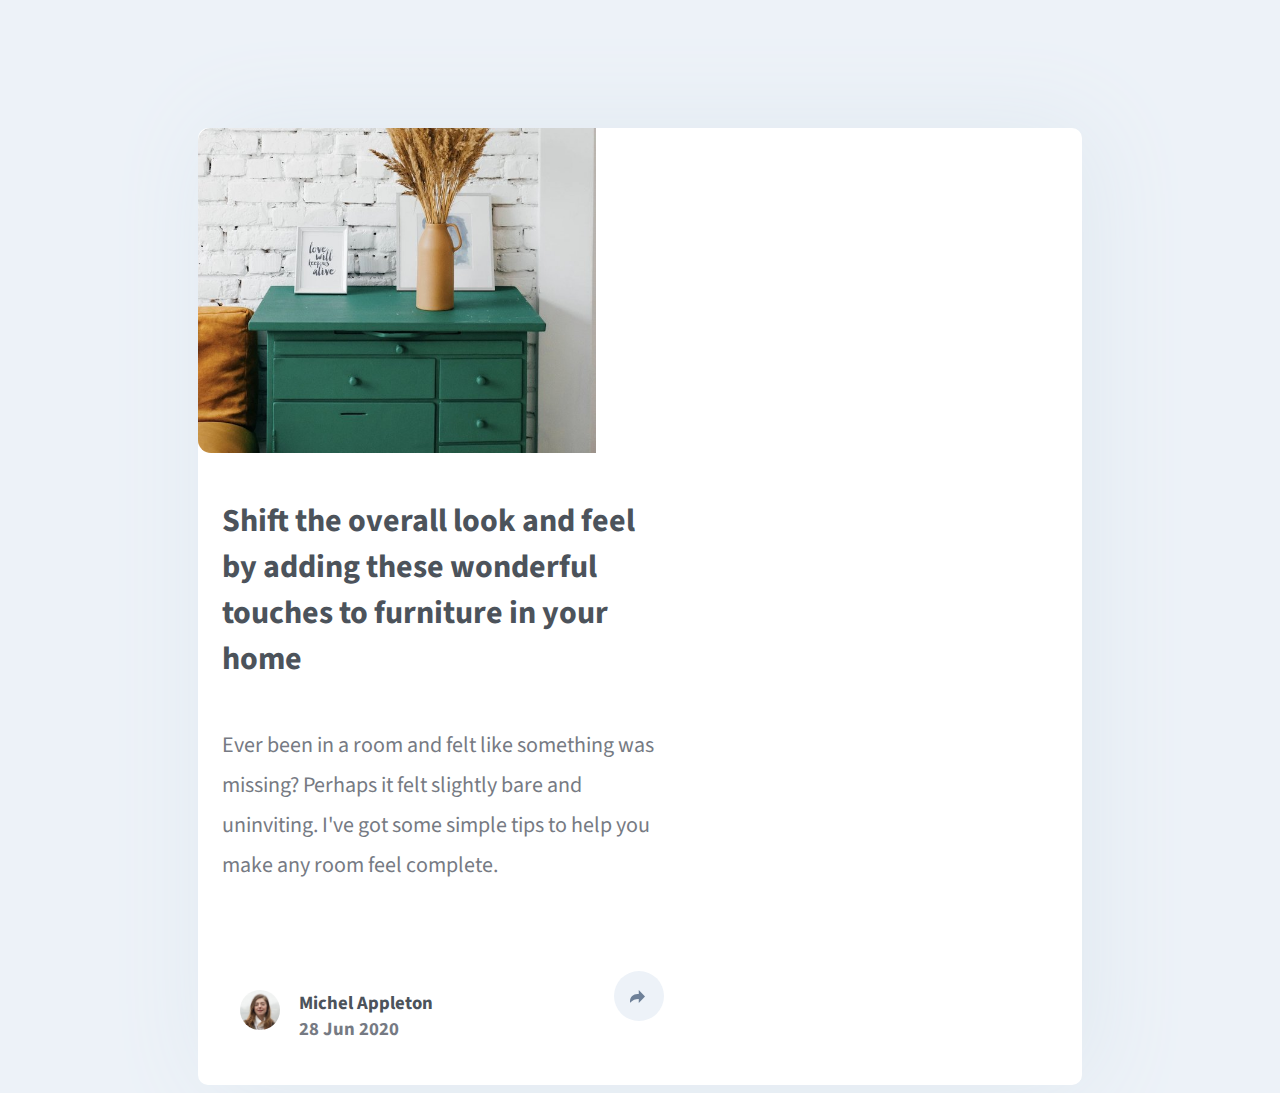
==== Day1/index.html @ a54feabd "day1 cahllenge desktop version" ====
<!DOCTYPE html>
<html lang="en">
	<head>
		<meta charset="UTF-8" />
		<meta name="viewport" content="width=device-width, initial-scale=1.0" />
		<!-- displays site properly based on user's device -->

		<link
			rel="icon"
			type="image/png"
			sizes="32x32"
			href="./images/favicon-32x32.png"
		/>
		<link rel="stylesheet" href="./index.css" />
		<title>Article preview component</title>
	</head>
	<body class="container">
		<div class="card">
			<div class="card-left">
				<img class="card-img" src="./images/drawers.jpg" />
			</div>
			<div class="card-right">
				<h1 class="card-heading">
					Shift the overall look and feel by adding these wonderful touches to
					furniture in your home
				</h1>
				<p class="card-content">
					Ever been in a room and felt like something was missing? Perhaps it
					felt slightly bare and uninviting. I've got some simple tips to help
					you make any room feel complete.
				</p>
				<div class="card-footer">
					<div class="avatar">
						<img src="./images/avatar-michelle.jpg" />
						<h3>Michel Appleton <br /><span>28 Jun 2020</span></h3>
					</div>
					<div class="share">
						<img src="./images/icon-share.svg" />
					</div>
				</div>
			</div>
		</div>
		<!-- <div class="attribution">
			Challenge by
			<a href="https://www.frontendmentor.io?ref=challenge" target="_blank"
				>Frontend Mentor</a
			>. Coded by <a href="#">Salma Badr</a>.
		</div> -->
	</body>
</html>
---- Day1/index.css ----
@import url("https://fonts.googleapis.com/css?family=Source Sans Pro&display=swap");

.container {
	display: flex;
	flex-direction: column;
	justify-content: center;
	align-items: center;
	background-color: #edf2f8;
	margin-top: 10%;
	font-family: Source Sans Pro;
}
img {
	max-width: 100%;
	height: 100%;
}

.card {
	display: flex;
	flex-direction: row;
	flex-wrap: wrap;
	background: #fff;
	border-radius: 10px;
	width: 70%;
	box-shadow: 10px 0 100px 0 #e0e9f0;
	justify-content: space-between;
}

.card-left {
	width: 45%;
}
.card-img {
	border-radius: 13px 0 0 13px;
}
.card-right {
	display: flex;
	flex-direction: column;
	width: 50%;
	margin: 24px;
}
.card-heading {
	color: #4c535b;
}
.card-content {
	color: #767a83;
	line-height: 40px;
	font-size: 22px;
}
.card-footer {
	display: flex;
	width: 100%;
	justify-content: space-between;
	margin-top: 4rem;
}
.card-footer img {
	height: auto;
}
.card-footer span {
	color: #767a83;
}
.card-footer h3 {
	color: #4c535b;
}
.avatar {
	display: flex;
}
.avatar img {
	border-radius: 50%;
	width: 40px;
	height: 40px;
	margin: 18.72px;
}
.share {
	display: flex;
	justify-content: center;
	align-items: center;
	background: #edf2f8;
	width: 50px;
	height: 50px;
	border-radius: 50%;
}

/* Extra small devices (phones, 600px and down) */
@media only screen and (max-width: 600px) {
	.card-left {
		width: 100%;
	}

	.card-right {
		width: 100%;
	}
}
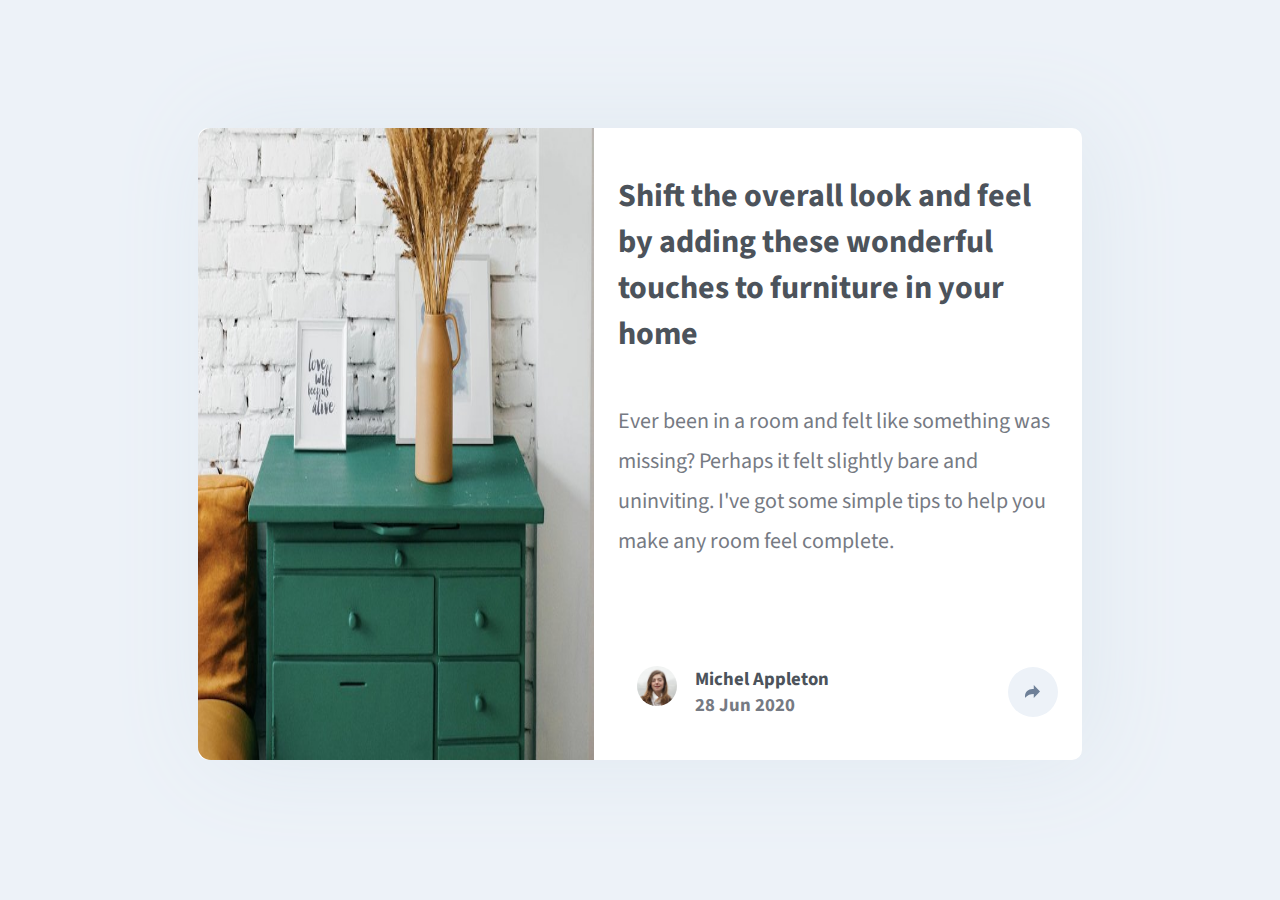
==== commit 349294e9: "active state desktop version" ====
--- a/Day1/index.html
+++ b/Day1/index.html
@@ -12,6 +12,7 @@
 			href="./images/favicon-32x32.png"
 		/>
 		<link rel="stylesheet" href="./index.css" />
+
 		<title>Article preview component</title>
 	</head>
 	<body class="container">
@@ -34,8 +35,19 @@
 						<img src="./images/avatar-michelle.jpg" />
 						<h3>Michel Appleton <br /><span>28 Jun 2020</span></h3>
 					</div>
-					<div class="share">
-						<img src="./images/icon-share.svg" />
+					<div class="com_box" id="box">
+						<p>SHARE</p>
+						<img src="./images/icon-facebook.svg" alt="" />
+						<img src="./images/icon-twitter.svg" alt="" />
+						<img src="./images/icon-pinterest.svg" alt="" />
+					</div>
+					<div class="share" id="share" onclick="SharePopup(this)">
+						<svg xmlns="http://www.w3.org/2000/svg" width="17" height="13">
+							<path
+								fill="#6E8098"
+								d="M15 6.495L8.766.014V3.88H7.441C3.33 3.88 0 7.039 0 10.936v2.049l.589-.612C2.59 10.294 5.422 9.11 8.39 9.11h.375v3.867L15 6.495z"
+							/>
+						</svg>
 					</div>
 				</div>
 			</div>
@@ -47,4 +59,5 @@
 			>. Coded by <a href="#">Salma Badr</a>.
 		</div> -->
 	</body>
+	<script src="./index.js"></script>
 </html>
--- a/Day1/index.css
+++ b/Day1/index.css
@@ -17,7 +17,7 @@
 .card {
 	display: flex;
 	flex-direction: row;
-	flex-wrap: wrap;
+
 	background: #fff;
 	border-radius: 10px;
 	width: 70%;
@@ -50,6 +50,7 @@
 	width: 100%;
 	justify-content: space-between;
 	margin-top: 4rem;
+	align-items: center;
 }
 .card-footer img {
 	height: auto;
@@ -70,6 +71,7 @@
 	margin: 18.72px;
 }
 .share {
+	cursor: pointer;
 	display: flex;
 	justify-content: center;
 	align-items: center;
@@ -78,9 +80,77 @@
 	height: 50px;
 	border-radius: 50%;
 }
+/* .share svg path {
+	fill: #fff;
+} */
+
+.com_box {
+	width: 206px;
+	height: 56px;
+	background: #4c535b;
+	color: white;
+	float: left;
+	display: none;
+	justify-content: space-around;
+	align-items: center;
+	margin-right: 8px;
+	margin-right: -458px;
+	margin-bottom: 157px;
+	position: relative;
+	border-radius: 10px;
+}
+.com_box:after {
+	content: "";
+	position: absolute;
+	top: 100%;
+	left: 50%;
+	margin-left: -16px;
+	width: 0px;
+	height: 0px;
+	border-style: solid;
+	border-width: 18px 10px 0px 13px;
+	border-color: #4c535b transparent transparent transparent;
+}
+.com_box p {
+	color: #fff;
+}
 
 /* Extra small devices (phones, 600px and down) */
 @media only screen and (max-width: 600px) {
+	.card {
+		flex-wrap: wrap;
+	}
+	.card-img {
+		border-radius: 13px 13px 0 0;
+	}
+	.card-left {
+		width: 100%;
+	}
+
+	.card-right {
+		width: 100%;
+	}
+	.card-right h1 {
+		font-size: 1.5rem;
+	}
+	.share {
+		width: 40px;
+		height: 40px;
+	}
+	.avatar img {
+		margin: 10.72px;
+	}
+	.card-content {
+		font-size: 19px;
+	}
+}
+@media only screen and (max-width: 922px) {
+	.card {
+		flex-wrap: wrap;
+	}
+	.card-img {
+		border-radius: 13px 13px 0 0;
+	}
 	.card-left {
 		width: 100%;
 	}
@@ -89,3 +159,22 @@
 		width: 100%;
 	}
 }
+@media only screen and (max-width: 1275px) {
+	.card {
+		flex-wrap: wrap;
+		width: 70%;
+		margin-bottom: 20rem;
+	}
+	.card-left img {
+		width: 100%;
+	}
+	.card-left {
+		width: 100%;
+	}
+	.card-right {
+		width: 100%;
+	}
+	.card-img {
+		border-radius: 13px 13px 0 0;
+	}
+}
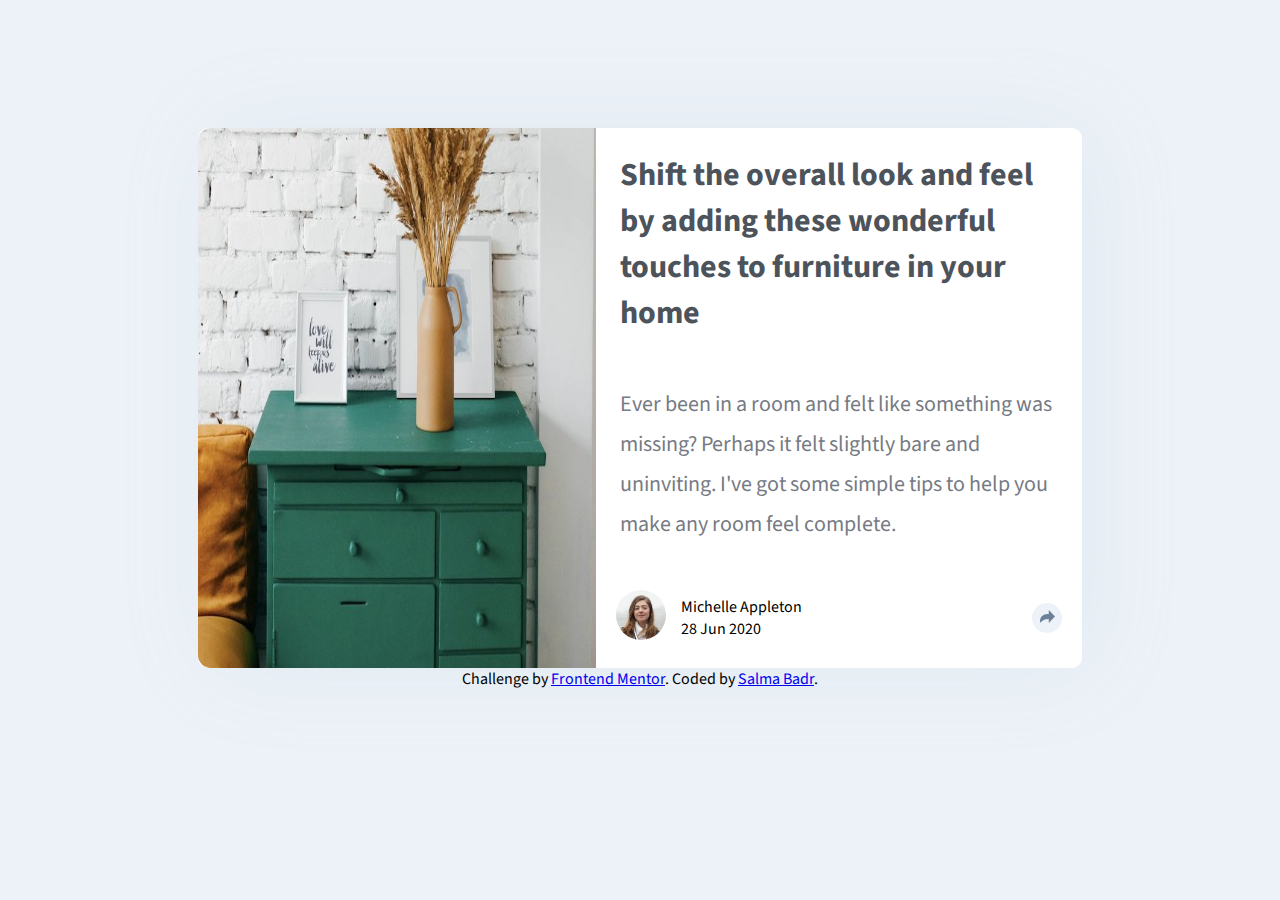
==== commit 995c5825: "active state web and mobile" ====
--- a/Day1/index.html
+++ b/Day1/index.html
@@ -30,34 +30,83 @@
 					felt slightly bare and uninviting. I've got some simple tips to help
 					you make any room feel complete.
 				</p>
-				<div class="card-footer">
-					<div class="avatar">
-						<img src="./images/avatar-michelle.jpg" />
-						<h3>Michel Appleton <br /><span>28 Jun 2020</span></h3>
+				<div id="footer">
+					<div id="footer-1">
+						<div class="footer-left">
+							<div class="avatar-wrapper">
+								<img
+									class="avatar"
+									src="./images/avatar-michelle.jpg"
+									alt="Michelle's Avatar"
+								/>
+							</div>
+
+							<div>
+								<span class="strong">Michelle Appleton</span><br />
+								<span>28 Jun 2020</span>
+							</div>
+						</div>
+
+						<div class="footer-right">
+							<div class="social-link">
+								<a href="#">
+									<svg
+										xmlns="http://www.w3.org/2000/svg"
+										width="15"
+										height="13"
+									>
+										<path
+											fill="#6E8098"
+											d="M15 6.495L8.766.014V3.88H7.441C3.33 3.88 0 7.039 0 10.936v2.049l.589-.612C2.59 10.294 5.422 9.11 8.39 9.11h.375v3.867L15 6.495z"
+										/>
+									</svg>
+								</a>
+							</div>
+						</div>
 					</div>
-					<div class="com_box" id="box">
-						<p>SHARE</p>
-						<img src="./images/icon-facebook.svg" alt="" />
-						<img src="./images/icon-twitter.svg" alt="" />
-						<img src="./images/icon-pinterest.svg" alt="" />
-					</div>
-					<div class="share" id="share" onclick="SharePopup(this)">
-						<svg xmlns="http://www.w3.org/2000/svg" width="17" height="13">
-							<path
-								fill="#6E8098"
-								d="M15 6.495L8.766.014V3.88H7.441C3.33 3.88 0 7.039 0 10.936v2.049l.589-.612C2.59 10.294 5.422 9.11 8.39 9.11h.375v3.867L15 6.495z"
-							/>
-						</svg>
+
+					<div id="footer-2" class="hide-social">
+						<div class="footer-left">
+							<div class="social-share">
+								<span>Share</span>
+								<a href="https://www.instagram.com/ajujayapal/" target="_blank">
+									<span class="icon icon-pinterest"> </span
+								></a>
+								<a href="https://www.facebook.com/aju.jayapal" target="_blank">
+									<span class="icon icon-fb"></span>
+								</a>
+								<a href="#">
+									<span class="icon icon-twitter"></span>
+								</a>
+							</div>
+						</div>
+
+						<div class="footer-right">
+							<div class="social-link">
+								<a href="#">
+									<svg
+										xmlns="http://www.w3.org/2000/svg"
+										width="15"
+										height="13"
+									>
+										<path
+											fill="#FFF"
+											d="M15 6.495L8.766.014V3.88H7.441C3.33 3.88 0 7.039 0 10.936v2.049l.589-.612C2.59 10.294 5.422 9.11 8.39 9.11h.375v3.867L15 6.495z"
+										/>
+									</svg>
+								</a>
+							</div>
+						</div>
 					</div>
 				</div>
 			</div>
 		</div>
-		<!-- <div class="attribution">
+		<div class="attribution">
 			Challenge by
 			<a href="https://www.frontendmentor.io?ref=challenge" target="_blank"
 				>Frontend Mentor</a
 			>. Coded by <a href="#">Salma Badr</a>.
-		</div> -->
+		</div>
 	</body>
 	<script src="./index.js"></script>
 </html>
--- a/Day1/index.css
+++ b/Day1/index.css
@@ -1,5 +1,9 @@
 @import url("https://fonts.googleapis.com/css?family=Source Sans Pro&display=swap");
-
+*,
+*:before,
+*:after {
+	box-sizing: border-box;
+}
 .container {
 	display: flex;
 	flex-direction: column;
@@ -34,85 +38,133 @@
 .card-right {
 	display: flex;
 	flex-direction: column;
-	width: 50%;
-	margin: 24px;
+	width: 55%;
 }
 .card-heading {
 	color: #4c535b;
+	margin: 24px;
 }
 .card-content {
 	color: #767a83;
 	line-height: 40px;
 	font-size: 22px;
-}
-.card-footer {
-	display: flex;
+	margin: 24px;
+}
+#footer,
+#footer-1,
+#footer-2 {
 	width: 100%;
+	height: 100px;
+}
+
+#footer {
+	position: relative;
+}
+
+#footer-1,
+#footer-2 {
+	display: flex;
+	flex-wrap: nowrap;
+	align-items: center;
 	justify-content: space-between;
-	margin-top: 4rem;
-	align-items: center;
-}
-.card-footer img {
-	height: auto;
-}
-.card-footer span {
-	color: #767a83;
-}
-.card-footer h3 {
-	color: #4c535b;
-}
-.avatar {
-	display: flex;
-}
-.avatar img {
+	padding: 20px;
+}
+
+#footer-2 {
+	background-color: hsl(217, 19%, 35%);
+	position: absolute;
+	top: 0;
+	left: 0;
+	transition: opacity 0.2s;
+	border-radius: 0 0 10px 10px;
+}
+
+/* For both footer-1 and footer-2 */
+.footer-left {
+	flex: 1 0 auto;
+	display: flex;
+	align-items: center;
+	justify-content: start;
+}
+
+#footer-2 .social-share {
+	flex: 1 0 auto;
+	display: flex;
+	flex-wrap: nowrap;
+	justify-content: space-evenly;
+}
+
+.footer-right {
+	flex: 0 0 30px;
+	height: 30px;
+}
+
+.avatar-wrapper {
+	margin-right: 15px;
+}
+
+img.avatar {
+	height: 50px;
+	width: 50px;
 	border-radius: 50%;
-	width: 40px;
-	height: 40px;
-	margin: 18.72px;
-}
-.share {
-	cursor: pointer;
-	display: flex;
+}
+
+.social-link {
+	height: 30px;
+	width: 30px;
+	border-radius: 50%;
+	display: flex;
+	align-items: center;
 	justify-content: center;
-	align-items: center;
-	background: #edf2f8;
-	width: 50px;
-	height: 50px;
-	border-radius: 50%;
-}
-/* .share svg path {
-	fill: #fff;
-} */
-
-.com_box {
-	width: 206px;
-	height: 56px;
-	background: #4c535b;
+	position: relative;
+}
+
+.social-link a {
 	color: white;
-	float: left;
+}
+#footer-1 .social-link {
+	background-color: hsl(210, 46%, 95%);
+}
+
+#footer-2 .social-link {
+	background-color: hsl(214, 17%, 51%);
+}
+
+.social-share span:first-child {
+	color: hsl(212, 23%, 69%);
+	text-transform: uppercase;
+	letter-spacing: 0.4em;
+	margin-right: 0.4em;
+}
+
+.icon-fb,
+.icon-instagram,
+.icon-twitter {
+	display: block;
+	width: 20px;
+}
+
+.icon-fb::before {
+	content: url("./images/icon-facebook.svg");
+	width: 20px;
+}
+.icon-twitter::before {
+	content: url("./images/icon-twitter.svg");
+}
+.icon-pinterest::before {
+	content: url("./images/icon-pinterest.svg");
+}
+
+.display-social {
+	display: flex;
+	opacity: 1;
+	/* transition: display 0.5s, opacity 1s; */
+}
+
+.hide-social {
 	display: none;
-	justify-content: space-around;
-	align-items: center;
-	margin-right: 8px;
-	margin-right: -458px;
-	margin-bottom: 157px;
-	position: relative;
-	border-radius: 10px;
-}
-.com_box:after {
-	content: "";
-	position: absolute;
-	top: 100%;
-	left: 50%;
-	margin-left: -16px;
-	width: 0px;
-	height: 0px;
-	border-style: solid;
-	border-width: 18px 10px 0px 13px;
-	border-color: #4c535b transparent transparent transparent;
-}
-.com_box p {
-	color: #fff;
+	opacity: 0;
+	/* transition: display 0.5s, opacity 1s; */
 }
 
 /* Extra small devices (phones, 600px and down) */
@@ -133,15 +185,45 @@
 	.card-right h1 {
 		font-size: 1.5rem;
 	}
-	.share {
-		width: 40px;
-		height: 40px;
-	}
+
 	.avatar img {
 		margin: 10.72px;
 	}
 	.card-content {
 		font-size: 19px;
+	}
+}
+
+/* 600px and up*/
+@media only screen and (min-width: 600px) {
+	#footer {
+		grid-area: foot;
+	}
+	#footer-2 {
+		height: 50px;
+		max-width: 200px;
+		border-radius: 10px;
+		transform: translate(220px, -30px);
+	}
+
+	#footer-2 .social-share {
+		justify-content: space-around;
+	}
+
+	#footer-2 .footer-right {
+		display: none;
+	}
+
+	#footer-2::after {
+		content: "";
+		position: absolute;
+		width: 0;
+		height: 0;
+		left: 125px;
+		bottom: -20px;
+		border: 10px solid transparent;
+		border-top: 10px solid hsl(217, 19%, 35%);
+		z-index: 1;
 	}
 }
 @media only screen and (max-width: 922px) {
@@ -178,3 +260,8 @@
 		border-radius: 13px 13px 0 0;
 	}
 }
+@media only screen and (max-width: 1440px) {
+	.com_box {
+		margin-right: -241px;
+	}
+}
